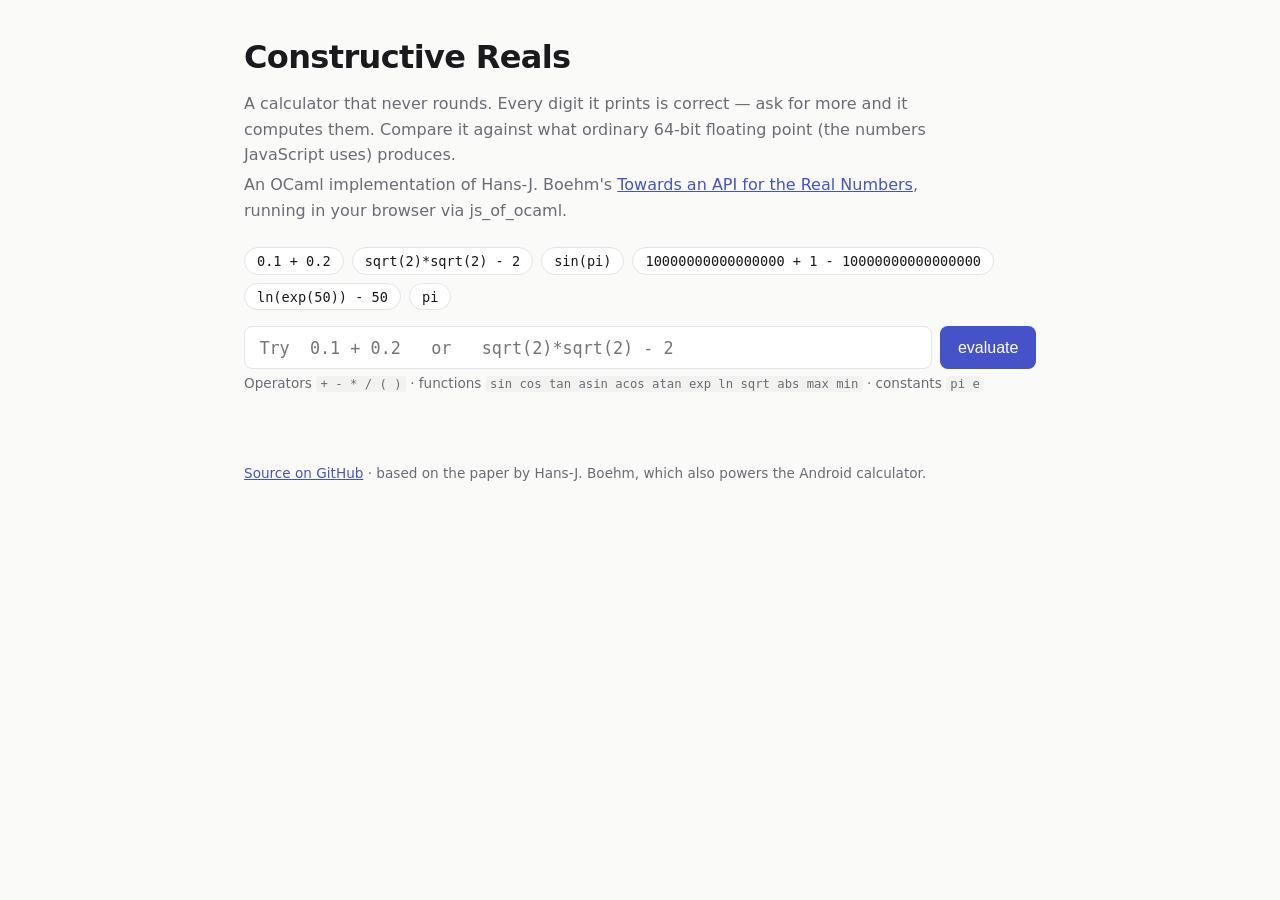
==== web/index.html @ a984bebd "Extract calc_core and add browser demo page Move the lexer/parser/evaluator out of calculator.ml int" ====
<!DOCTYPE html>
<html lang="en">
<head>
  <meta charset="utf-8">
  <meta name="viewport" content="width=device-width, initial-scale=1">
  <title>Constructive Reals — a calculator that never rounds</title>
  <link rel="stylesheet" href="style.css">
</head>
<body>
  <header>
    <h1>Constructive Reals</h1>
    <p class="tagline">
      A calculator that never rounds. Every digit it prints is correct — ask
      for more and it computes them. Compare it against what ordinary 64-bit
      floating point (the numbers JavaScript uses) produces.
    </p>
    <p class="tagline">
      An OCaml implementation of Hans-J. Boehm's
      <a href="https://dl.acm.org/doi/pdf/10.1145/3385412.3386037">Towards an
      API for the Real Numbers</a>, running in your browser via js_of_ocaml.
    </p>
  </header>

  <main>
    <section id="calculator">
      <div class="chips" id="chips"></div>
      <form id="repl-form" autocomplete="off">
        <input id="expr" type="text" spellcheck="false"
               placeholder="Try  0.1 + 0.2   or   sqrt(2)*sqrt(2) - 2">
        <button type="submit">evaluate</button>
      </form>
      <p class="hint">
        Operators <code>+ - * / ( )</code> · functions <code>sin cos tan asin
        acos atan exp ln sqrt abs max min</code> · constants <code>pi e</code>
      </p>
      <div id="results"></div>
    </section>
  </main>

  <footer>
    <p>
      <a href="https://github.com/joelburget/constructive-reals">Source on
      GitHub</a> · based on the paper by Hans-J. Boehm, which also powers the
      Android calculator.
    </p>
  </footer>

  <script src="web_main.bc.js"></script>
  <script src="app.js"></script>
</body>
</html>
---- web/style.css ----
:root {
  --bg: #fafaf8;
  --fg: #1a1a1e;
  --muted: #6b6b76;
  --card-bg: #ffffff;
  --card-border: #e4e4e8;
  --accent: #4653c8;
  --accent-fg: #ffffff;
  --good: #147a3d;
  --bad: #c62828;
  --bad-bg: #c628281a;
  --unknown: #9a9aa4;
  --code-bg: #f2f2f0;
  color-scheme: light dark;
}

@media (prefers-color-scheme: dark) {
  :root {
    --bg: #16161a;
    --fg: #e8e8ec;
    --muted: #9a9aa4;
    --card-bg: #1e1e24;
    --card-border: #32323a;
    --accent: #8891e8;
    --accent-fg: #16161a;
    --good: #4cc275;
    --bad: #ef6a5a;
    --bad-bg: #ef6a5a22;
    --unknown: #77777f;
    --code-bg: #26262c;
  }
}

* { box-sizing: border-box; }

body {
  margin: 0 auto;
  padding: 2rem 1.25rem 4rem;
  max-width: 52rem;
  background: var(--bg);
  color: var(--fg);
  font: 16px/1.6 system-ui, -apple-system, "Segoe UI", sans-serif;
}

h1 { margin: 0 0 0.5rem; font-size: 2rem; letter-spacing: -0.02em; }
h2 { margin: 2.5rem 0 0.75rem; font-size: 1.35rem; letter-spacing: -0.01em; }
a { color: var(--accent); }
.tagline { margin: 0.25rem 0; color: var(--muted); max-width: 44rem; }

code, pre, .value, #expr {
  font-family: ui-monospace, "SF Mono", Menlo, Consolas, monospace;
}
code { background: var(--code-bg); padding: 0.1em 0.35em; border-radius: 4px; font-size: 0.9em; }

/* --- input row --- */
#repl-form { display: flex; gap: 0.5rem; margin: 1rem 0 0.25rem; }
#expr {
  flex: 1;
  padding: 0.65rem 0.9rem;
  font-size: 1.05rem;
  border: 1.5px solid var(--card-border);
  border-radius: 8px;
  background: var(--card-bg);
  color: var(--fg);
}
#expr:focus { outline: none; border-color: var(--accent); }
#repl-form button {
  padding: 0.65rem 1.1rem;
  font-size: 1rem;
  border: none;
  border-radius: 8px;
  background: var(--accent);
  color: var(--accent-fg);
  cursor: pointer;
}
#repl-form button:hover { filter: brightness(1.1); }
.hint { margin: 0.25rem 0 1.25rem; font-size: 0.85rem; color: var(--muted); }

/* --- example chips --- */
.chips { display: flex; flex-wrap: wrap; gap: 0.5rem; margin-top: 1.5rem; }
.chip {
  padding: 0.3rem 0.75rem;
  font-size: 0.85rem;
  font-family: ui-monospace, "SF Mono", Menlo, Consolas, monospace;
  border: 1px solid var(--card-border);
  border-radius: 999px;
  background: var(--card-bg);
  color: var(--fg);
  cursor: pointer;
}
.chip:hover { border-color: var(--accent); color: var(--accent); }

/* --- result cards --- */
#results { display: flex; flex-direction: column; gap: 1rem; }
.card {
  border: 1px solid var(--card-border);
  border-radius: 10px;
  background: var(--card-bg);
  padding: 1rem 1.15rem;
}
.card-expr {
  font-family: ui-monospace, "SF Mono", Menlo, Consolas, monospace;
  font-size: 1rem;
  margin-bottom: 0.75rem;
  word-break: break-all;
}
.card-error { color: var(--bad); font-size: 0.95rem; }

.panes {
  display: grid;
  grid-template-columns: 1fr 1fr;
  gap: 1rem;
}
@media (max-width: 40rem) { .panes { grid-template-columns: 1fr; } }

.pane { min-width: 0; }
.pane-label {
  font-size: 0.72rem;
  text-transform: uppercase;
  letter-spacing: 0.08em;
  color: var(--muted);
  margin-bottom: 0.35rem;
}
.value {
  display: block;
  font-size: 1.05rem;
  line-height: 1.5;
  word-break: break-all;
  overflow-wrap: anywhere;
  max-height: 14rem;
  overflow-y: auto;
}
.value .wrong { color: var(--bad); background: var(--bad-bg); border-radius: 3px; }
.value .unverified { color: var(--unknown); }

.verdict { font-size: 0.82rem; margin-top: 0.4rem; color: var(--muted); }
.verdict.good { color: var(--good); }
.verdict.bad { color: var(--bad); }

.more-digits {
  margin-top: 0.5rem;
  padding: 0.25rem 0.7rem;
  font-size: 0.82rem;
  border: 1px solid var(--card-border);
  border-radius: 6px;
  background: transparent;
  color: var(--accent);
  cursor: pointer;
}
.more-digits:hover:not(:disabled) { border-color: var(--accent); }
.more-digits:disabled { color: var(--muted); cursor: default; }

/* --- representation --- */
details.repr { margin-top: 0.9rem; border-top: 1px solid var(--card-border); padding-top: 0.6rem; }
details.repr summary {
  cursor: pointer;
  font-size: 0.88rem;
  color: var(--muted);
  user-select: none;
}
details.repr summary:hover { color: var(--accent); }
.repr-label { font-size: 0.78rem; color: var(--muted); margin: 0.6rem 0 0.2rem; }
.repr pre, .repr .pp {
  margin: 0;
  padding: 0.6rem 0.75rem;
  background: var(--code-bg);
  border-radius: 6px;
  font-size: 0.8rem;
  line-height: 1.45;
  overflow-x: auto;
  white-space: pre-wrap;
  word-break: break-all;
}

footer { margin-top: 3rem; font-size: 0.85rem; color: var(--muted); }
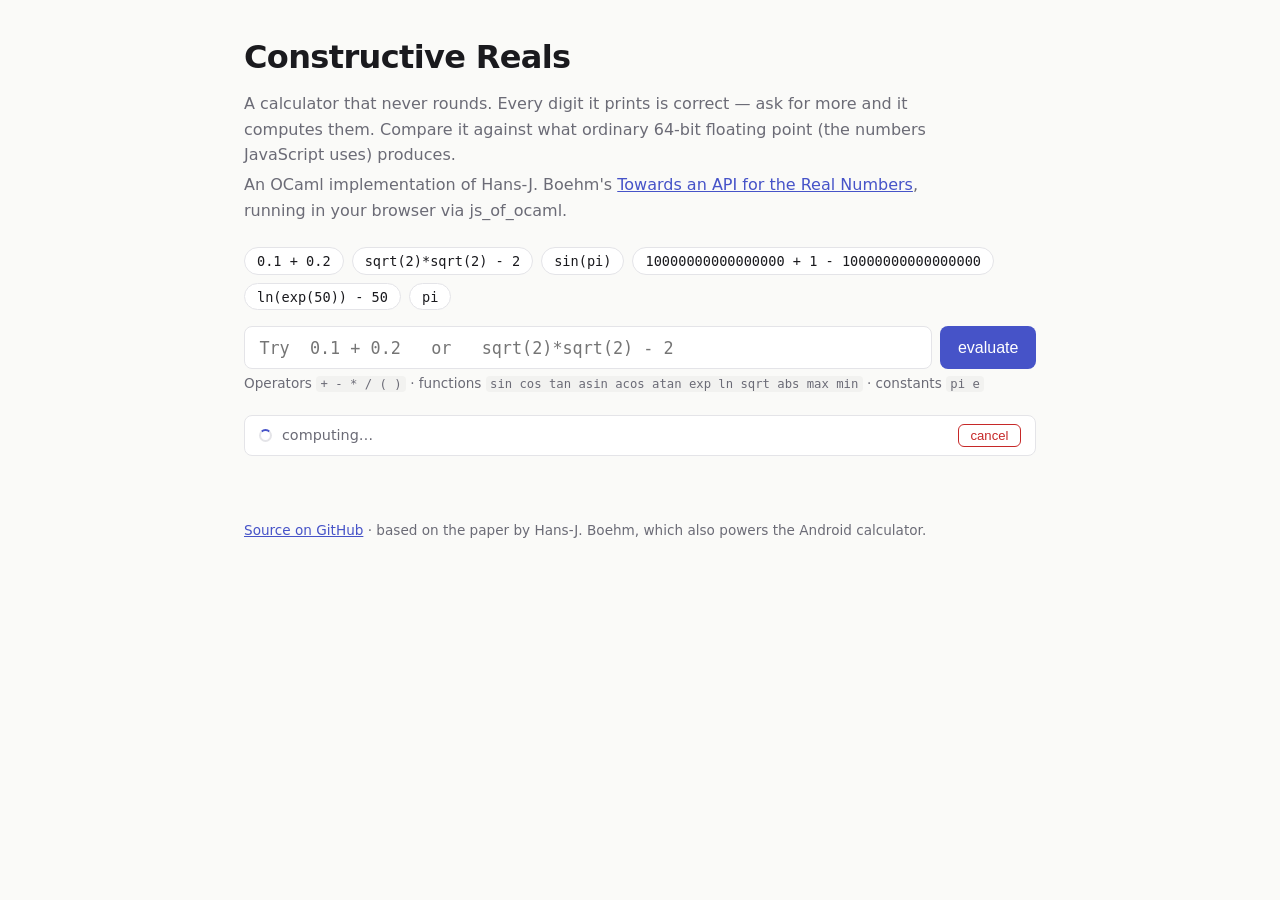
==== commit 77426ea3: "Phase 2: interactive term DAG, Web Worker evaluation, digits slider Add view/approximation to the li" ====
--- a/web/index.html
+++ b/web/index.html
@@ -33,6 +33,10 @@
         Operators <code>+ - * / ( )</code> · functions <code>sin cos tan asin
         acos atan exp ln sqrt abs max min</code> · constants <code>pi e</code>
       </p>
+      <div id="busy" hidden>
+        <span class="spinner"></span> computing…
+        <button id="cancel" type="button">cancel</button>
+      </div>
       <div id="results"></div>
     </section>
   </main>
@@ -45,7 +49,6 @@
     </p>
   </footer>
 
-  <script src="web_main.bc.js"></script>
   <script src="app.js"></script>
 </body>
 </html>
--- a/web/style.css
+++ b/web/style.css
@@ -137,18 +137,77 @@
 .verdict.good { color: var(--good); }
 .verdict.bad { color: var(--bad); }
 
-.more-digits {
+.digits-control {
+  display: flex;
+  align-items: center;
+  gap: 0.5rem;
   margin-top: 0.5rem;
-  padding: 0.25rem 0.7rem;
   font-size: 0.82rem;
+  color: var(--muted);
+}
+.digits-value {
+  min-width: 3.2em;
+  font-family: ui-monospace, "SF Mono", Menlo, Consolas, monospace;
+  color: var(--fg);
+}
+.digits-slider { flex: 1; max-width: 14rem; accent-color: var(--accent); }
+
+/* --- busy bar --- */
+#busy {
+  display: flex;
+  align-items: center;
+  gap: 0.6rem;
+  margin-bottom: 1rem;
+  padding: 0.5rem 0.9rem;
   border: 1px solid var(--card-border);
+  border-radius: 8px;
+  background: var(--card-bg);
+  font-size: 0.9rem;
+  color: var(--muted);
+}
+#busy[hidden] { display: none; }
+#busy button {
+  margin-left: auto;
+  padding: 0.2rem 0.7rem;
+  font-size: 0.82rem;
+  border: 1px solid var(--bad);
   border-radius: 6px;
   background: transparent;
-  color: var(--accent);
-  cursor: pointer;
-}
-.more-digits:hover:not(:disabled) { border-color: var(--accent); }
-.more-digits:disabled { color: var(--muted); cursor: default; }
+  color: var(--bad);
+  cursor: pointer;
+}
+.spinner {
+  width: 0.9em;
+  height: 0.9em;
+  border: 2px solid var(--card-border);
+  border-top-color: var(--accent);
+  border-radius: 50%;
+  animation: spin 0.8s linear infinite;
+}
+@keyframes spin { to { transform: rotate(360deg); } }
+
+/* --- DAG tree --- */
+.dag {
+  padding: 0.6rem 0.75rem;
+  background: var(--code-bg);
+  border-radius: 6px;
+  font-family: ui-monospace, "SF Mono", Menlo, Consolas, monospace;
+  font-size: 0.82rem;
+  line-height: 1.6;
+  overflow-x: auto;
+}
+.dag details, .dag .dag-leaf { margin: 0; }
+.dag .dag-children {
+  margin-left: 0.55rem;
+  padding-left: 0.7rem;
+  border-left: 1px solid var(--card-border);
+}
+.dag summary { cursor: pointer; list-style-position: outside; }
+.dag .dag-leaf { padding-left: 1.1rem; }
+.dag .dag-op { font-weight: 600; }
+.dag .dag-appr { color: var(--good); }
+.dag .dag-appr.dag-unevaluated { color: var(--unknown); font-style: italic; }
+.dag .dag-shared { color: var(--muted); font-style: italic; }
 
 /* --- representation --- */
 details.repr { margin-top: 0.9rem; border-top: 1px solid var(--card-border); padding-top: 0.6rem; }
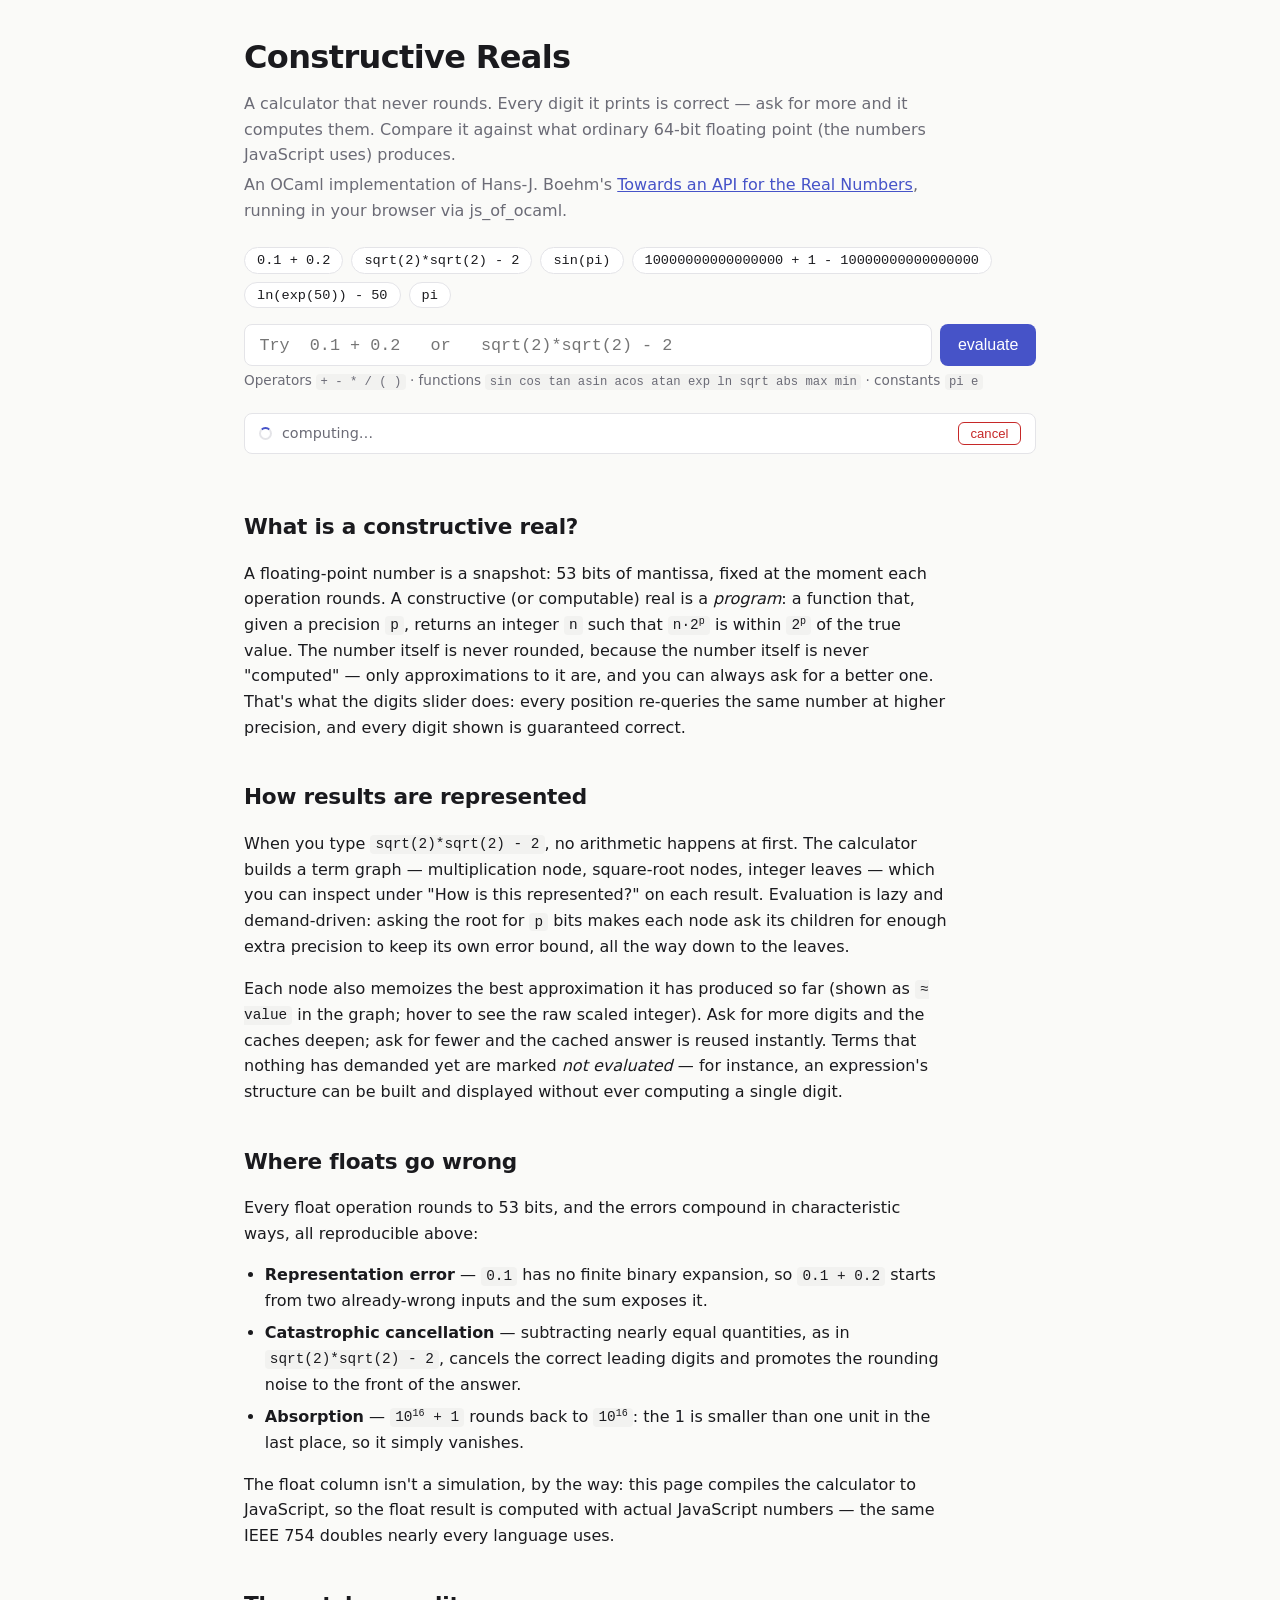
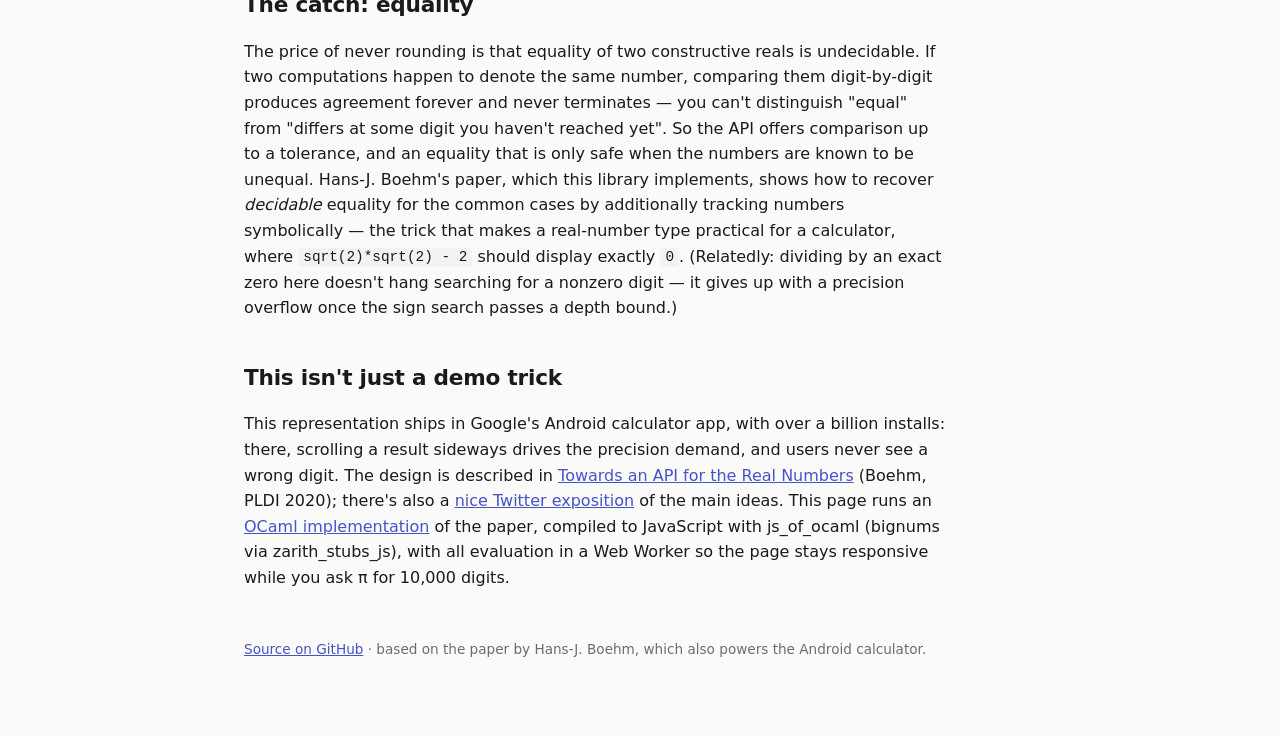
==== commit 253394c0: "Phase 3: explanations, project metadata, GitHub Pages deploy Interleave explanation sections into th" ====
--- a/web/index.html
+++ b/web/index.html
@@ -39,6 +39,101 @@
       </div>
       <div id="results"></div>
     </section>
+
+    <section class="explain">
+      <h2>What is a constructive real?</h2>
+      <p>
+        A floating-point number is a snapshot: 53 bits of mantissa, fixed at
+        the moment each operation rounds. A constructive (or computable) real
+        is a <em>program</em>: a function that, given a precision
+        <code>p</code>, returns an integer <code>n</code> such that
+        <code>n·2<sup>p</sup></code> is within <code>2<sup>p</sup></code> of
+        the true value. The number itself is never rounded, because the number
+        itself is never "computed" — only approximations to it are, and you
+        can always ask for a better one. That's what the digits slider does:
+        every position re-queries the same number at higher precision, and
+        every digit shown is guaranteed correct.
+      </p>
+
+      <h2>How results are represented</h2>
+      <p>
+        When you type <code>sqrt(2)*sqrt(2) - 2</code>, no arithmetic happens
+        at first. The calculator builds a term graph — multiplication node,
+        square-root nodes, integer leaves — which you can inspect under
+        "How is this represented?" on each result. Evaluation is lazy and
+        demand-driven: asking the root for <code>p</code> bits makes each node
+        ask its children for enough extra precision to keep its own error
+        bound, all the way down to the leaves.
+      </p>
+      <p>
+        Each node also memoizes the best approximation it has produced so far
+        (shown as <code>≈ value</code> in the graph; hover to see the raw
+        scaled integer). Ask for more digits and the caches deepen; ask for
+        fewer and the cached answer is reused instantly. Terms that nothing
+        has demanded yet are marked <em>not evaluated</em> — for instance, an
+        expression's structure can be built and displayed without ever
+        computing a single digit.
+      </p>
+
+      <h2>Where floats go wrong</h2>
+      <p>
+        Every float operation rounds to 53 bits, and the errors compound in
+        characteristic ways, all reproducible above:
+      </p>
+      <ul>
+        <li><strong>Representation error</strong> — <code>0.1</code> has no
+          finite binary expansion, so <code>0.1 + 0.2</code> starts from two
+          already-wrong inputs and the sum exposes it.</li>
+        <li><strong>Catastrophic cancellation</strong> — subtracting nearly
+          equal quantities, as in <code>sqrt(2)*sqrt(2) - 2</code>, cancels
+          the correct leading digits and promotes the rounding noise to the
+          front of the answer.</li>
+        <li><strong>Absorption</strong> — <code>10<sup>16</sup> + 1</code>
+          rounds back to <code>10<sup>16</sup></code>: the 1 is smaller than
+          one unit in the last place, so it simply vanishes.</li>
+      </ul>
+      <p>
+        The float column isn't a simulation, by the way: this page compiles
+        the calculator to JavaScript, so the float result is computed with
+        actual JavaScript numbers — the same IEEE 754 doubles nearly every
+        language uses.
+      </p>
+
+      <h2>The catch: equality</h2>
+      <p>
+        The price of never rounding is that equality of two constructive
+        reals is undecidable. If two computations happen to denote the same
+        number, comparing them digit-by-digit produces agreement forever and
+        never terminates — you can't distinguish "equal" from "differs at some
+        digit you haven't reached yet". So the API offers comparison up to a
+        tolerance, and an equality that is only safe when the numbers are
+        known to be unequal. Hans-J. Boehm's paper, which this library
+        implements, shows how to recover <em>decidable</em> equality for the
+        common cases by additionally tracking numbers symbolically — the trick
+        that makes a real-number type practical for a calculator, where
+        <code>sqrt(2)*sqrt(2) - 2</code> should display exactly
+        <code>0</code>. (Relatedly: dividing by an exact zero here doesn't
+        hang searching for a nonzero digit — it gives up with a precision
+        overflow once the sign search passes a depth bound.)
+      </p>
+
+      <h2>This isn't just a demo trick</h2>
+      <p>
+        This representation ships in Google's Android calculator app, with
+        over a billion installs: there, scrolling a result sideways drives the
+        precision demand, and users never see a wrong digit. The design is
+        described in
+        <a href="https://dl.acm.org/doi/pdf/10.1145/3385412.3386037">Towards
+        an API for the Real Numbers</a> (Boehm, PLDI 2020); there's also a
+        <a href="https://x.com/ChadNauseam/status/1890889465322786878">nice
+        Twitter exposition</a> of the main ideas. This page runs an
+        <a href="https://github.com/joelburget/constructive-reals">OCaml
+        implementation</a> of the paper, compiled to JavaScript with
+        js_of_ocaml (bignums via zarith_stubs_js), with all evaluation in a
+        Web Worker so the page stays responsive while you ask π for 10,000
+        digits.
+      </p>
+    </section>
   </main>
 
   <footer>
--- a/web/style.css
+++ b/web/style.css
@@ -231,4 +231,11 @@
   word-break: break-all;
 }
 
+/* --- explanation sections --- */
+.explain { max-width: 44rem; }
+.explain p, .explain li { color: var(--fg); }
+.explain ul { padding-left: 1.3rem; }
+.explain li { margin: 0.4rem 0; }
+.explain sup { font-size: 0.7em; }
+
 footer { margin-top: 3rem; font-size: 0.85rem; color: var(--muted); }
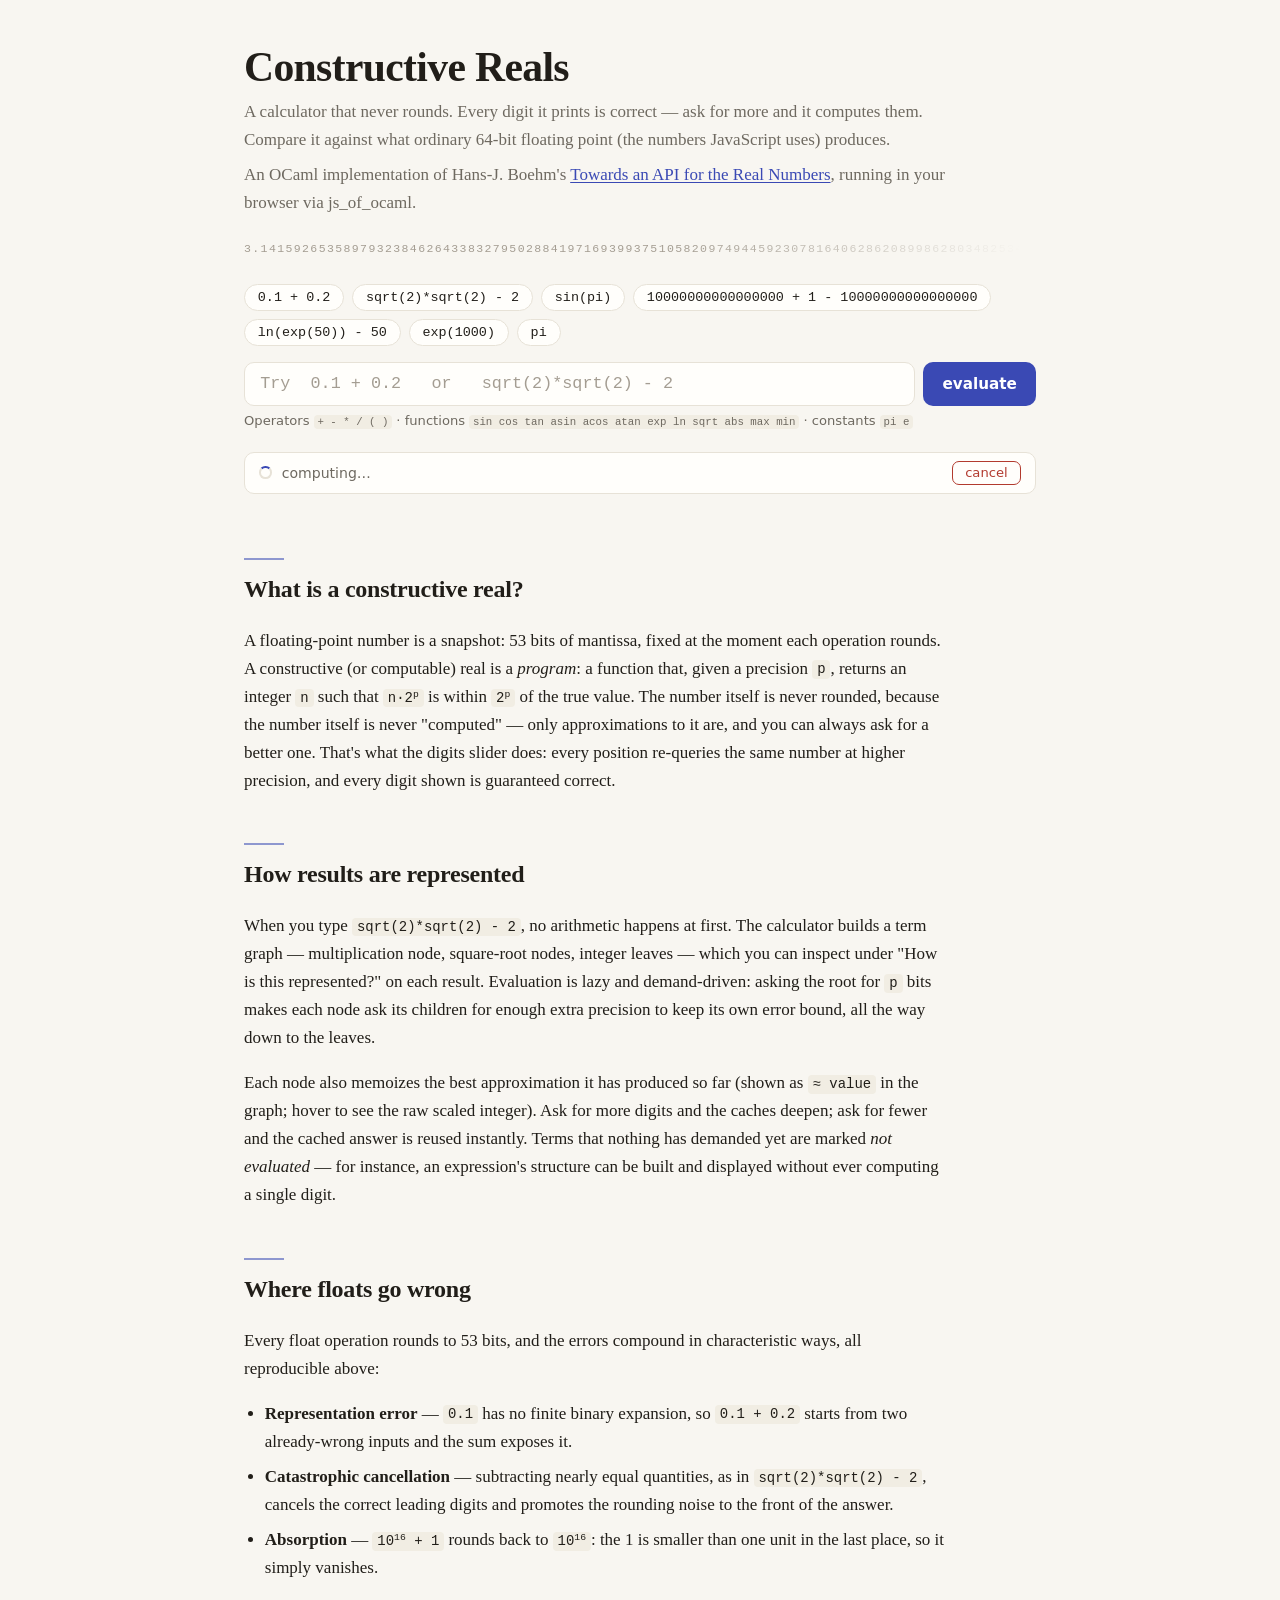
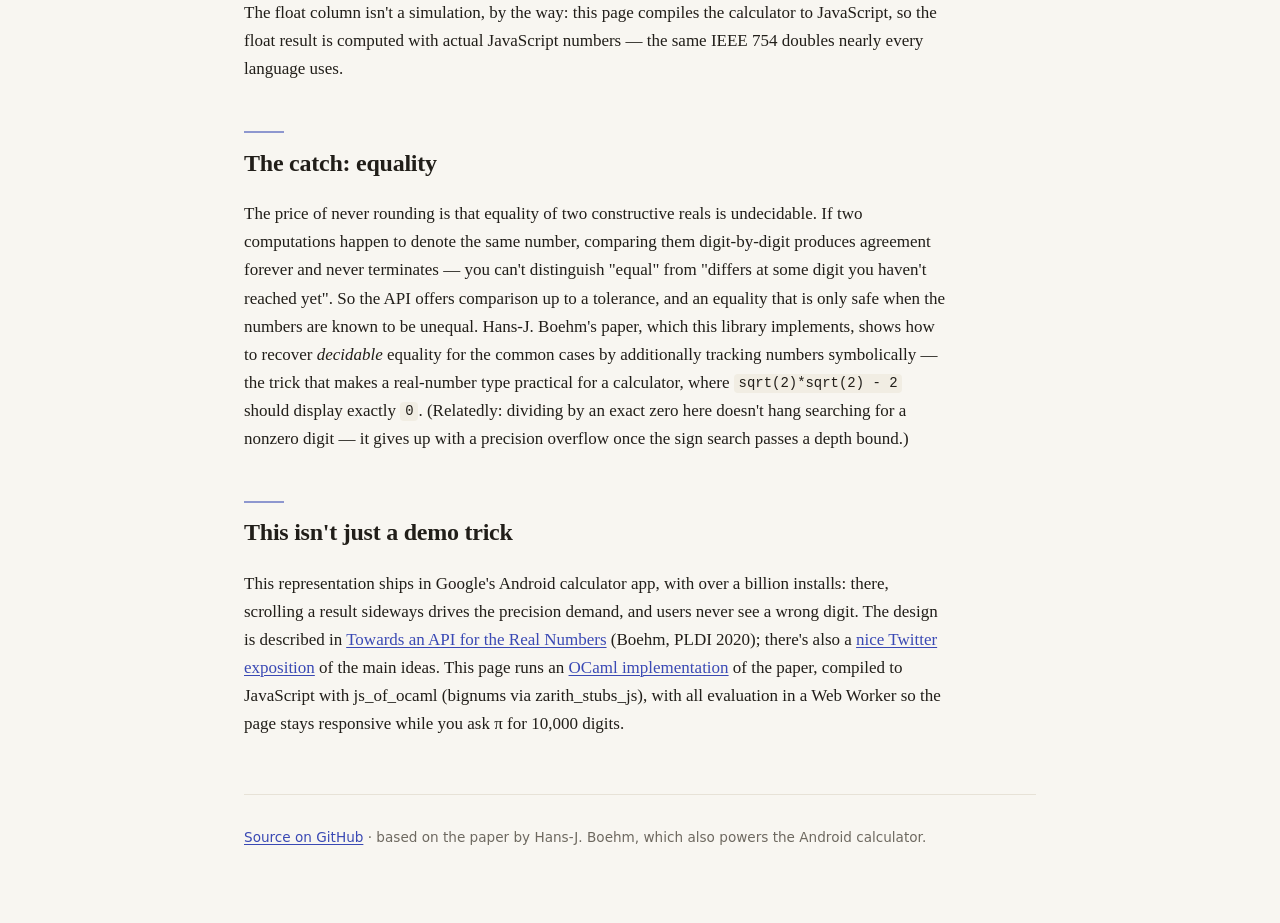
==== commit c3876360: "Design pass: scholarly paper look Give the page a real identity to match its subject: warm paper bac" ====
--- a/web/index.html
+++ b/web/index.html
@@ -4,6 +4,13 @@
   <meta charset="utf-8">
   <meta name="viewport" content="width=device-width, initial-scale=1">
   <title>Constructive Reals — a calculator that never rounds</title>
+  <meta name="description" content="A calculator that never rounds: every digit is correct, and you can always ask for more. Compare constructive reals against 64-bit floating point, and inspect the lazy term DAG behind each result.">
+  <meta property="og:title" content="Constructive Reals — a calculator that never rounds">
+  <meta property="og:description" content="Every digit is correct, and you can always ask for more. Compare constructive reals against 64-bit floating point, live in your browser.">
+  <meta property="og:type" content="website">
+  <meta name="theme-color" content="#f8f6f1" media="(prefers-color-scheme: light)">
+  <meta name="theme-color" content="#191817" media="(prefers-color-scheme: dark)">
+  <link rel="icon" href="data:image/svg+xml,<svg xmlns='http://www.w3.org/2000/svg' viewBox='0 0 100 100'><text y='0.86em' font-size='88' font-family='Georgia,serif'>&#960;</text></svg>">
   <link rel="stylesheet" href="style.css">
 </head>
 <body>
@@ -19,6 +26,7 @@
       <a href="https://dl.acm.org/doi/pdf/10.1145/3385412.3386037">Towards an
       API for the Real Numbers</a>, running in your browser via js_of_ocaml.
     </p>
+    <div class="pi-strip" aria-hidden="true">3.[base64]</div>
   </header>
 
   <main>
--- a/web/style.css
+++ b/web/style.css
@@ -1,156 +1,177 @@
+/* Design language: a scholarly, paper-like page — warm paper background,
+   bookish serif for prose, monospace for anything numeric, ink-blue accent.
+   System fonts only: the page makes zero external requests. */
+
 :root {
-  --bg: #fafaf8;
-  --fg: #1a1a1e;
-  --muted: #6b6b76;
-  --card-bg: #ffffff;
-  --card-border: #e4e4e8;
-  --accent: #4653c8;
+  --bg: #f8f6f1;
+  --fg: #211e19;
+  --muted: #6e6960;
+  --faint: #a49d92;
+  --card-bg: #fffefb;
+  --card-border: #e7e2d7;
+  --card-shadow: 0 1px 2px rgba(60, 50, 30, 0.04), 0 10px 28px -18px rgba(60, 50, 30, 0.2);
+  --accent: #3a49b4;
   --accent-fg: #ffffff;
-  --good: #147a3d;
-  --bad: #c62828;
-  --bad-bg: #c628281a;
-  --unknown: #9a9aa4;
-  --code-bg: #f2f2f0;
+  --good: #1d7a48;
+  --good-bg: rgba(29, 122, 72, 0.06);
+  --good-border: rgba(29, 122, 72, 0.22);
+  --bad: #b23a2e;
+  --bad-bg: rgba(178, 58, 46, 0.1);
+  --unknown: #948e83;
+  --code-bg: #f1ede3;
+  --selection: rgba(58, 73, 180, 0.18);
+  --serif: "Iowan Old Style", "Palatino Linotype", "Book Antiqua", Georgia, serif;
+  --sans: system-ui, -apple-system, "Segoe UI", sans-serif;
+  --mono: ui-monospace, "SF Mono", Menlo, Consolas, monospace;
   color-scheme: light dark;
 }
 
 @media (prefers-color-scheme: dark) {
   :root {
-    --bg: #16161a;
-    --fg: #e8e8ec;
-    --muted: #9a9aa4;
-    --card-bg: #1e1e24;
-    --card-border: #32323a;
-    --accent: #8891e8;
-    --accent-fg: #16161a;
-    --good: #4cc275;
-    --bad: #ef6a5a;
-    --bad-bg: #ef6a5a22;
-    --unknown: #77777f;
-    --code-bg: #26262c;
+    --bg: #191817;
+    --fg: #e9e6df;
+    --muted: #a29b8f;
+    --faint: #6f695f;
+    --card-bg: #201f1d;
+    --card-border: #35332f;
+    --card-shadow: 0 1px 2px rgba(0, 0, 0, 0.35), 0 10px 28px -18px rgba(0, 0, 0, 0.6);
+    --accent: #9aa5f5;
+    --accent-fg: #14131c;
+    --good: #55c082;
+    --good-bg: rgba(85, 192, 130, 0.08);
+    --good-border: rgba(85, 192, 130, 0.28);
+    --bad: #e77362;
+    --bad-bg: rgba(231, 115, 98, 0.12);
+    --unknown: #767066;
+    --code-bg: #282723;
+    --selection: rgba(154, 165, 245, 0.28);
   }
 }
 
 * { box-sizing: border-box; }
+
+::selection { background: var(--selection); }
 
 body {
   margin: 0 auto;
-  padding: 2rem 1.25rem 4rem;
+  padding: 2.75rem 1.25rem 4rem;
   max-width: 52rem;
   background: var(--bg);
   color: var(--fg);
-  font: 16px/1.6 system-ui, -apple-system, "Segoe UI", sans-serif;
-}
-
-h1 { margin: 0 0 0.5rem; font-size: 2rem; letter-spacing: -0.02em; }
-h2 { margin: 2.5rem 0 0.75rem; font-size: 1.35rem; letter-spacing: -0.01em; }
-a { color: var(--accent); }
-.tagline { margin: 0.25rem 0; color: var(--muted); max-width: 44rem; }
-
-code, pre, .value, #expr {
-  font-family: ui-monospace, "SF Mono", Menlo, Consolas, monospace;
-}
-code { background: var(--code-bg); padding: 0.1em 0.35em; border-radius: 4px; font-size: 0.9em; }
-
-/* --- input row --- */
-#repl-form { display: flex; gap: 0.5rem; margin: 1rem 0 0.25rem; }
-#expr {
-  flex: 1;
-  padding: 0.65rem 0.9rem;
-  font-size: 1.05rem;
-  border: 1.5px solid var(--card-border);
-  border-radius: 8px;
-  background: var(--card-bg);
-  color: var(--fg);
-}
-#expr:focus { outline: none; border-color: var(--accent); }
-#repl-form button {
-  padding: 0.65rem 1.1rem;
-  font-size: 1rem;
-  border: none;
-  border-radius: 8px;
+  font: 17px/1.65 var(--serif);
+}
+
+a { color: var(--accent); text-decoration-thickness: 1px; text-underline-offset: 2px; }
+a:hover { text-decoration-thickness: 2px; }
+
+:focus-visible {
+  outline: 2px solid var(--accent);
+  outline-offset: 2px;
+  border-radius: 4px;
+}
+
+code, pre, .value, #expr { font-family: var(--mono); }
+code {
+  background: var(--code-bg);
+  padding: 0.1em 0.35em;
+  border-radius: 4px;
+  font-size: 0.82em;
+}
+
+/* --- header --- */
+h1 {
+  margin: 0 0 0.35rem;
+  font-size: 2.6rem;
+  font-weight: 600;
+  letter-spacing: -0.015em;
+  line-height: 1.15;
+}
+.tagline { margin: 0.4rem 0; color: var(--muted); max-width: 44rem; }
+
+.pi-strip {
+  margin-top: 1.4rem;
+  font-family: var(--mono);
+  font-size: 0.72rem;
+  letter-spacing: 0.12em;
+  color: var(--faint);
+  white-space: nowrap;
+  overflow: hidden;
+  user-select: none;
+  -webkit-mask-image: linear-gradient(to right, black 55%, transparent 98%);
+  mask-image: linear-gradient(to right, black 55%, transparent 98%);
+}
+
+h2 {
+  margin: 3rem 0 0.85rem;
+  font-size: 1.5rem;
+  font-weight: 600;
+  letter-spacing: -0.01em;
+}
+h2::before {
+  content: "";
+  display: block;
+  width: 2.5rem;
+  height: 2px;
   background: var(--accent);
-  color: var(--accent-fg);
-  cursor: pointer;
-}
-#repl-form button:hover { filter: brightness(1.1); }
-.hint { margin: 0.25rem 0 1.25rem; font-size: 0.85rem; color: var(--muted); }
+  opacity: 0.55;
+  margin-bottom: 0.65rem;
+}
 
 /* --- example chips --- */
-.chips { display: flex; flex-wrap: wrap; gap: 0.5rem; margin-top: 1.5rem; }
+.chips { display: flex; flex-wrap: wrap; gap: 0.5rem; margin-top: 1.6rem; }
 .chip {
-  padding: 0.3rem 0.75rem;
-  font-size: 0.85rem;
-  font-family: ui-monospace, "SF Mono", Menlo, Consolas, monospace;
+  padding: 0.32rem 0.8rem;
+  font-size: 0.84rem;
+  font-family: var(--mono);
   border: 1px solid var(--card-border);
   border-radius: 999px;
   background: var(--card-bg);
   color: var(--fg);
   cursor: pointer;
-}
-.chip:hover { border-color: var(--accent); color: var(--accent); }
-
-/* --- result cards --- */
-#results { display: flex; flex-direction: column; gap: 1rem; }
-.card {
-  border: 1px solid var(--card-border);
+  transition: border-color 0.15s, color 0.15s, box-shadow 0.15s;
+}
+.chip:hover {
+  border-color: var(--accent);
+  color: var(--accent);
+  box-shadow: 0 2px 8px -4px var(--selection);
+}
+
+/* --- input row --- */
+#repl-form { display: flex; gap: 0.55rem; margin: 1rem 0 0.3rem; }
+#expr {
+  flex: 1;
+  min-width: 0;
+  padding: 0.7rem 0.95rem;
+  font-size: 1.05rem;
+  border: 1.5px solid var(--card-border);
   border-radius: 10px;
   background: var(--card-bg);
-  padding: 1rem 1.15rem;
-}
-.card-expr {
-  font-family: ui-monospace, "SF Mono", Menlo, Consolas, monospace;
-  font-size: 1rem;
-  margin-bottom: 0.75rem;
-  word-break: break-all;
-}
-.card-error { color: var(--bad); font-size: 0.95rem; }
-
-.panes {
-  display: grid;
-  grid-template-columns: 1fr 1fr;
-  gap: 1rem;
-}
-@media (max-width: 40rem) { .panes { grid-template-columns: 1fr; } }
-
-.pane { min-width: 0; }
-.pane-label {
-  font-size: 0.72rem;
-  text-transform: uppercase;
-  letter-spacing: 0.08em;
-  color: var(--muted);
-  margin-bottom: 0.35rem;
-}
-.value {
-  display: block;
-  font-size: 1.05rem;
-  line-height: 1.5;
-  word-break: break-all;
-  overflow-wrap: anywhere;
-  max-height: 14rem;
-  overflow-y: auto;
-}
-.value .wrong { color: var(--bad); background: var(--bad-bg); border-radius: 3px; }
-.value .unverified { color: var(--unknown); }
-
-.verdict { font-size: 0.82rem; margin-top: 0.4rem; color: var(--muted); }
-.verdict.good { color: var(--good); }
-.verdict.bad { color: var(--bad); }
-
-.digits-control {
-  display: flex;
-  align-items: center;
-  gap: 0.5rem;
-  margin-top: 0.5rem;
-  font-size: 0.82rem;
-  color: var(--muted);
-}
-.digits-value {
-  min-width: 3.2em;
-  font-family: ui-monospace, "SF Mono", Menlo, Consolas, monospace;
   color: var(--fg);
-}
-.digits-slider { flex: 1; max-width: 14rem; accent-color: var(--accent); }
+  transition: border-color 0.15s, box-shadow 0.15s;
+}
+#expr::placeholder { color: var(--faint); }
+#expr:focus {
+  outline: none;
+  border-color: var(--accent);
+  box-shadow: 0 0 0 3px var(--selection);
+}
+#repl-form button {
+  padding: 0.7rem 1.2rem;
+  font: 600 0.95rem var(--sans);
+  border: none;
+  border-radius: 10px;
+  background: var(--accent);
+  color: var(--accent-fg);
+  cursor: pointer;
+  transition: filter 0.15s, transform 0.05s;
+}
+#repl-form button:hover { filter: brightness(1.12); }
+#repl-form button:active { transform: translateY(1px); }
+.hint {
+  margin: 0.45rem 0 1.5rem;
+  font: 0.82rem var(--sans);
+  color: var(--muted);
+}
 
 /* --- busy bar --- */
 #busy {
@@ -160,22 +181,23 @@
   margin-bottom: 1rem;
   padding: 0.5rem 0.9rem;
   border: 1px solid var(--card-border);
-  border-radius: 8px;
+  border-radius: 10px;
   background: var(--card-bg);
-  font-size: 0.9rem;
+  font: 0.88rem var(--sans);
   color: var(--muted);
 }
 #busy[hidden] { display: none; }
 #busy button {
   margin-left: auto;
-  padding: 0.2rem 0.7rem;
-  font-size: 0.82rem;
+  padding: 0.22rem 0.75rem;
+  font: 0.82rem var(--sans);
   border: 1px solid var(--bad);
-  border-radius: 6px;
+  border-radius: 7px;
   background: transparent;
   color: var(--bad);
   cursor: pointer;
 }
+#busy button:hover { background: var(--bad-bg); }
 .spinner {
   width: 0.9em;
   height: 0.9em;
@@ -186,15 +208,122 @@
 }
 @keyframes spin { to { transform: rotate(360deg); } }
 
+/* --- result cards --- */
+#results { display: flex; flex-direction: column; gap: 1.1rem; }
+.card {
+  border: 1px solid var(--card-border);
+  border-radius: 12px;
+  background: var(--card-bg);
+  box-shadow: var(--card-shadow);
+  padding: 1.05rem 1.3rem 1.15rem;
+  animation: card-in 0.25s ease-out;
+}
+@keyframes card-in {
+  from { opacity: 0; transform: translateY(6px); }
+}
+.card-expr {
+  font-family: var(--mono);
+  font-size: 1.02rem;
+  word-break: break-all;
+  padding-bottom: 0.8rem;
+  margin-bottom: 0.95rem;
+  border-bottom: 1px solid var(--card-border);
+}
+.card-error { color: var(--bad); font: 0.92rem var(--sans); }
+
+.panes {
+  display: grid;
+  grid-template-columns: 1fr 1fr;
+  gap: 1.15rem;
+}
+@media (max-width: 40rem) { .panes { grid-template-columns: 1fr; } }
+
+.pane { min-width: 0; }
+.pane-label {
+  font: 600 0.68rem var(--sans);
+  text-transform: uppercase;
+  letter-spacing: 0.1em;
+  color: var(--muted);
+  margin-bottom: 0.4rem;
+}
+.value {
+  display: block;
+  font-size: 1.02rem;
+  line-height: 1.55;
+  word-break: break-all;
+  overflow-wrap: anywhere;
+  max-height: 14rem;
+  overflow-y: auto;
+  scrollbar-width: thin;
+  padding: 0.5rem 0.7rem;
+  border-radius: 8px;
+  background: var(--code-bg);
+  border: 1px solid transparent;
+}
+.cr-value {
+  background: var(--good-bg);
+  border-color: var(--good-border);
+}
+.value .wrong { color: var(--bad); background: var(--bad-bg); border-radius: 3px; }
+.value .unverified { color: var(--unknown); }
+
+.verdict { font: 0.82rem/1.5 var(--sans); margin-top: 0.45rem; color: var(--muted); }
+.verdict.good { color: var(--good); }
+.verdict.bad { color: var(--bad); }
+
+.digits-control {
+  display: flex;
+  align-items: center;
+  gap: 0.5rem;
+  margin-top: 0.55rem;
+  font: 0.82rem var(--sans);
+  color: var(--muted);
+}
+.digits-value {
+  min-width: 3.2em;
+  font-family: var(--mono);
+  color: var(--fg);
+}
+.digits-slider { flex: 1; max-width: 14rem; accent-color: var(--accent); }
+
+/* --- representation --- */
+details.repr {
+  margin-top: 1rem;
+  border-top: 1px solid var(--card-border);
+  padding-top: 0.7rem;
+}
+details.repr summary {
+  cursor: pointer;
+  font: 0.86rem var(--sans);
+  color: var(--muted);
+  user-select: none;
+}
+details.repr summary:hover { color: var(--accent); }
+.repr-label { font: 0.78rem var(--sans); color: var(--muted); margin: 0.65rem 0 0.25rem; }
+.repr pre, .repr .pp {
+  margin: 0;
+  padding: 0.6rem 0.75rem;
+  background: var(--code-bg);
+  border-radius: 8px;
+  font-family: var(--mono);
+  font-size: 0.8rem;
+  line-height: 1.45;
+  overflow-x: auto;
+  white-space: pre-wrap;
+  word-break: break-all;
+}
+
 /* --- DAG tree --- */
 .dag {
-  padding: 0.6rem 0.75rem;
+  padding: 0.65rem 0.8rem;
   background: var(--code-bg);
-  border-radius: 6px;
-  font-family: ui-monospace, "SF Mono", Menlo, Consolas, monospace;
+  border-radius: 8px;
+  font-family: var(--mono);
   font-size: 0.82rem;
   line-height: 1.6;
-  overflow-x: auto;
+  overflow: auto;
+  max-height: 26rem;
+  scrollbar-width: thin;
 }
 .dag details, .dag .dag-leaf { margin: 0; }
 .dag .dag-children {
@@ -202,40 +331,39 @@
   padding-left: 0.7rem;
   border-left: 1px solid var(--card-border);
 }
-.dag summary { cursor: pointer; list-style-position: outside; }
-.dag .dag-leaf { padding-left: 1.1rem; }
+.dag .dag-children.dag-flat {
+  margin-left: 0;
+  padding-left: 0;
+  border-left: none;
+}
+/* Space out siblings under a branching node, so the end of one child's
+   chain is visually separated from the next child. */
+.dag .dag-children:not(.dag-flat) > * + * { margin-top: 0.45rem; }
+.dag .dag-chain-arrow { color: var(--unknown); }
+.dag summary { cursor: pointer; list-style-position: inside; }
+.dag .dag-leaf { padding-left: 1.35rem; }
 .dag .dag-op { font-weight: 600; }
 .dag .dag-appr { color: var(--good); }
 .dag .dag-appr.dag-unevaluated { color: var(--unknown); font-style: italic; }
 .dag .dag-shared { color: var(--muted); font-style: italic; }
 
-/* --- representation --- */
-details.repr { margin-top: 0.9rem; border-top: 1px solid var(--card-border); padding-top: 0.6rem; }
-details.repr summary {
-  cursor: pointer;
-  font-size: 0.88rem;
-  color: var(--muted);
-  user-select: none;
-}
-details.repr summary:hover { color: var(--accent); }
-.repr-label { font-size: 0.78rem; color: var(--muted); margin: 0.6rem 0 0.2rem; }
-.repr pre, .repr .pp {
-  margin: 0;
-  padding: 0.6rem 0.75rem;
-  background: var(--code-bg);
-  border-radius: 6px;
-  font-size: 0.8rem;
-  line-height: 1.45;
-  overflow-x: auto;
-  white-space: pre-wrap;
-  word-break: break-all;
-}
-
 /* --- explanation sections --- */
 .explain { max-width: 44rem; }
 .explain p, .explain li { color: var(--fg); }
 .explain ul { padding-left: 1.3rem; }
-.explain li { margin: 0.4rem 0; }
+.explain li { margin: 0.45rem 0; }
 .explain sup { font-size: 0.7em; }
-
-footer { margin-top: 3rem; font-size: 0.85rem; color: var(--muted); }
+.explain strong { font-weight: 600; }
+
+footer {
+  margin-top: 3.5rem;
+  padding-top: 1.25rem;
+  border-top: 1px solid var(--card-border);
+  font: 0.85rem var(--sans);
+  color: var(--muted);
+}
+
+@media (prefers-reduced-motion: reduce) {
+  .card { animation: none; }
+  .chip, #expr, #repl-form button { transition: none; }
+}
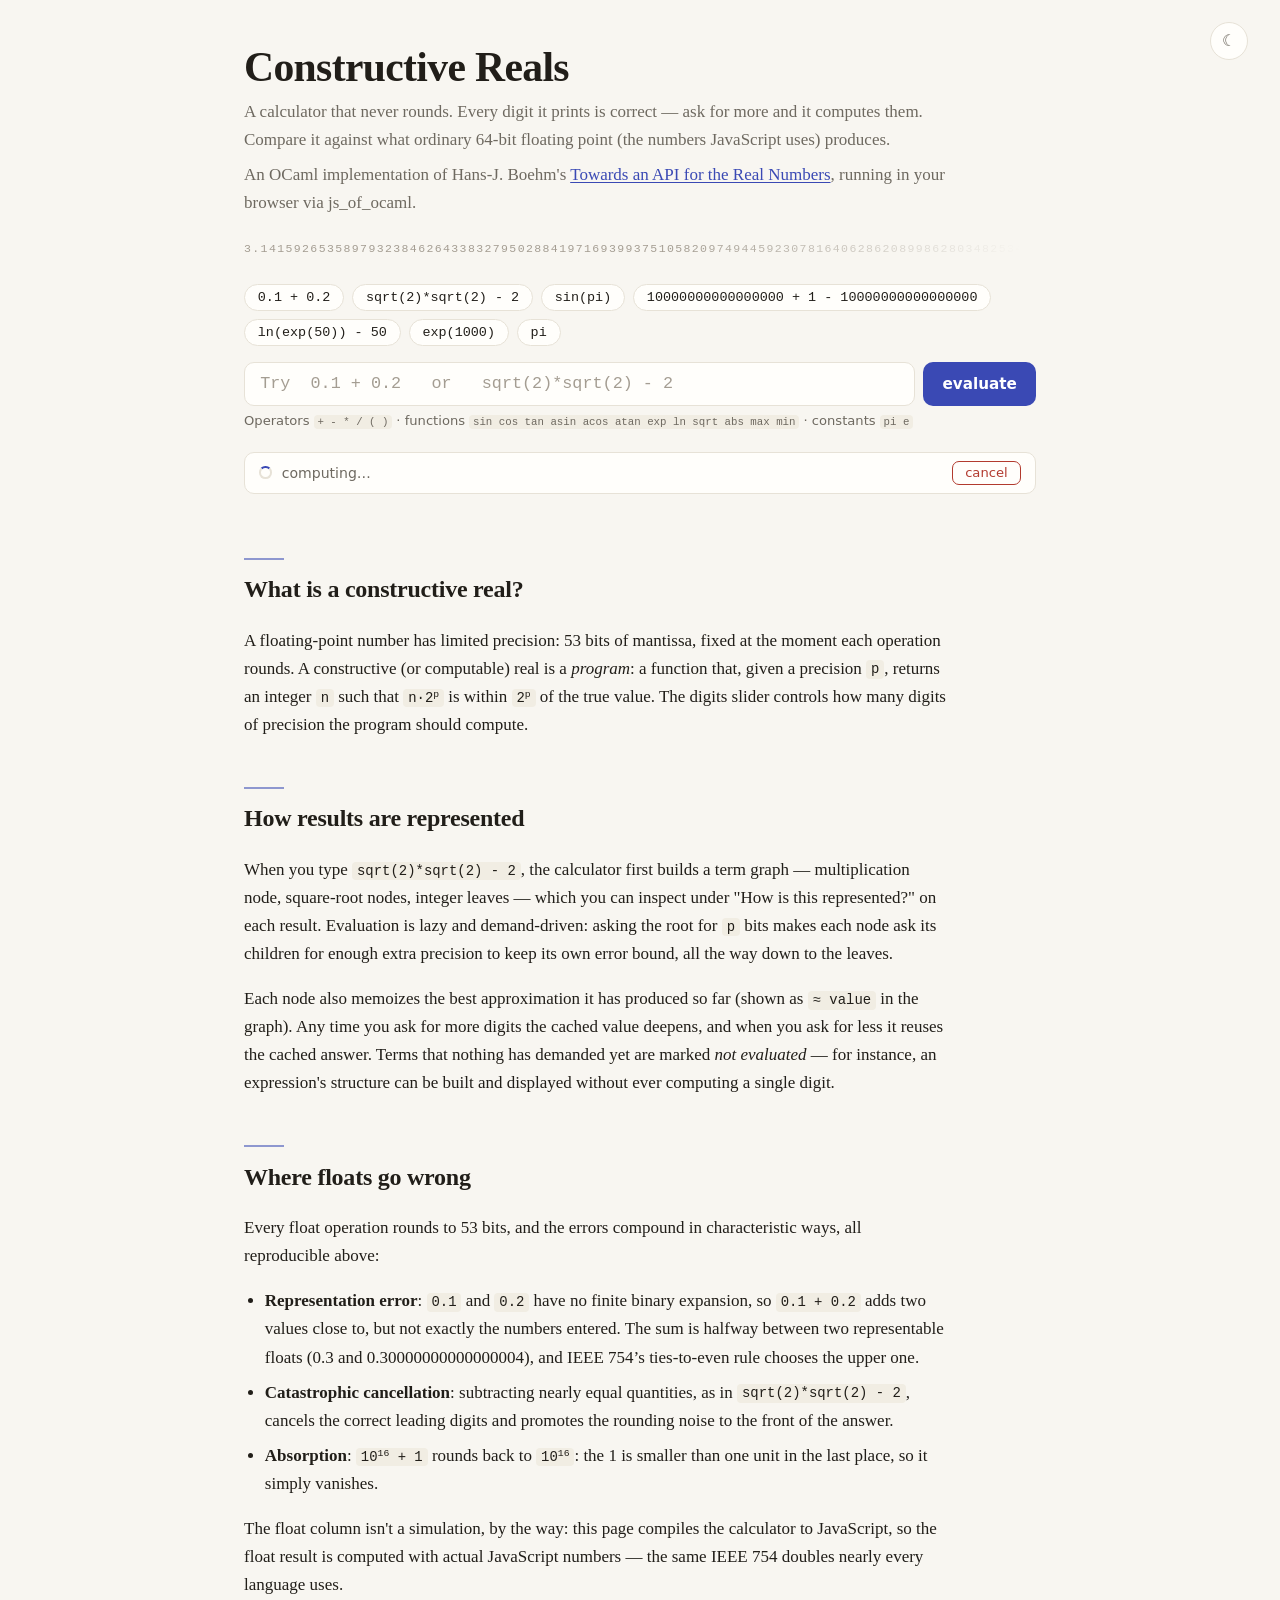
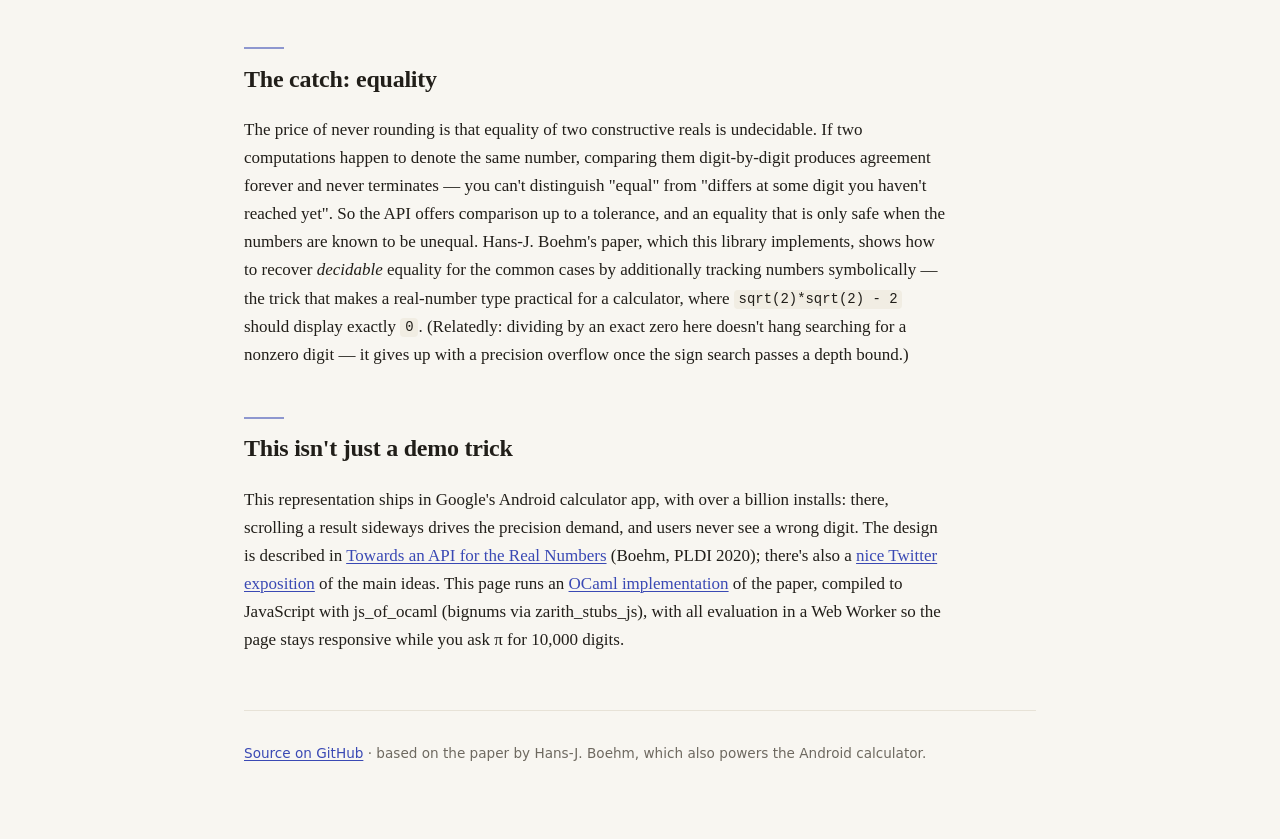
==== commit a7e3102d: "Dark / light mode selector and update copy." ====
--- a/web/index.html
+++ b/web/index.html
@@ -8,13 +8,33 @@
   <meta property="og:title" content="Constructive Reals — a calculator that never rounds">
   <meta property="og:description" content="Every digit is correct, and you can always ask for more. Compare constructive reals against 64-bit floating point, live in your browser.">
   <meta property="og:type" content="website">
-  <meta name="theme-color" content="#f8f6f1" media="(prefers-color-scheme: light)">
-  <meta name="theme-color" content="#191817" media="(prefers-color-scheme: dark)">
+  <meta property="og:url" content="https://joelburget.github.io/constructive-reals/">
+  <meta property="og:image" content="https://joelburget.github.io/constructive-reals/og-image.png">
+  <meta property="og:image:width" content="2400">
+  <meta property="og:image:height" content="1260">
+  <meta name="twitter:card" content="summary_large_image">
+  <meta id="theme-color" name="theme-color" content="#f8f6f1">
+  <script>
+    /* Apply a saved choice before the stylesheet loads, avoiding a flash of
+       the system theme. With no saved choice, CSS follows the OS setting. */
+    (() => {
+      let saved;
+      try { saved = localStorage.getItem('theme'); } catch (_) {}
+      if (saved === 'light' || saved === 'dark') {
+        document.documentElement.dataset.theme = saved;
+      }
+      const dark = saved === 'dark' ||
+        (!saved && matchMedia('(prefers-color-scheme: dark)').matches);
+      document.getElementById('theme-color').content = dark ? '#191817' : '#f8f6f1';
+    })();
+  </script>
   <link rel="icon" href="data:image/svg+xml,<svg xmlns='http://www.w3.org/2000/svg' viewBox='0 0 100 100'><text y='0.86em' font-size='88' font-family='Georgia,serif'>&#960;</text></svg>">
   <link rel="stylesheet" href="style.css">
 </head>
 <body>
   <header>
+    <button id="theme-toggle" class="theme-toggle" type="button"
+            aria-label="Switch to dark mode">☾</button>
     <h1>Constructive Reals</h1>
     <p class="tagline">
       A calculator that never rounds. Every digit it prints is correct — ask
@@ -51,22 +71,17 @@
     <section class="explain">
       <h2>What is a constructive real?</h2>
       <p>
-        A floating-point number is a snapshot: 53 bits of mantissa, fixed at
+        A floating-point number has limited precision: 53 bits of mantissa, fixed at
         the moment each operation rounds. A constructive (or computable) real
         is a <em>program</em>: a function that, given a precision
         <code>p</code>, returns an integer <code>n</code> such that
         <code>n·2<sup>p</sup></code> is within <code>2<sup>p</sup></code> of
-        the true value. The number itself is never rounded, because the number
-        itself is never "computed" — only approximations to it are, and you
-        can always ask for a better one. That's what the digits slider does:
-        every position re-queries the same number at higher precision, and
-        every digit shown is guaranteed correct.
+        the true value. The digits slider controls how many digits of precision the program should compute.
       </p>
 
       <h2>How results are represented</h2>
       <p>
-        When you type <code>sqrt(2)*sqrt(2) - 2</code>, no arithmetic happens
-        at first. The calculator builds a term graph — multiplication node,
+        When you type <code>sqrt(2)*sqrt(2) - 2</code>, the calculator first builds a term graph — multiplication node,
         square-root nodes, integer leaves — which you can inspect under
         "How is this represented?" on each result. Evaluation is lazy and
         demand-driven: asking the root for <code>p</code> bits makes each node
@@ -75,9 +90,7 @@
       </p>
       <p>
         Each node also memoizes the best approximation it has produced so far
-        (shown as <code>≈ value</code> in the graph; hover to see the raw
-        scaled integer). Ask for more digits and the caches deepen; ask for
-        fewer and the cached answer is reused instantly. Terms that nothing
+        (shown as <code>≈ value</code> in the graph). Any time you ask for more digits the cached value deepens, and when you ask for less it reuses the cached answer. Terms that nothing
         has demanded yet are marked <em>not evaluated</em> — for instance, an
         expression's structure can be built and displayed without ever
         computing a single digit.
@@ -89,14 +102,13 @@
         characteristic ways, all reproducible above:
       </p>
       <ul>
-        <li><strong>Representation error</strong> — <code>0.1</code> has no
-          finite binary expansion, so <code>0.1 + 0.2</code> starts from two
-          already-wrong inputs and the sum exposes it.</li>
-        <li><strong>Catastrophic cancellation</strong> — subtracting nearly
+        <li><strong>Representation error</strong>: <code>0.1</code> and <code>0.2</code> have no
+          finite binary expansion, so <code>0.1 + 0.2</code> adds two values close to, but not exactly the numbers entered. The sum is halfway between two representable floats (0.3 and 0.30000000000000004), and IEEE 754’s ties-to-even rule chooses the upper one.</li>
+        <li><strong>Catastrophic cancellation</strong>: subtracting nearly
           equal quantities, as in <code>sqrt(2)*sqrt(2) - 2</code>, cancels
           the correct leading digits and promotes the rounding noise to the
           front of the answer.</li>
-        <li><strong>Absorption</strong> — <code>10<sup>16</sup> + 1</code>
+        <li><strong>Absorption</strong>: <code>10<sup>16</sup> + 1</code>
           rounds back to <code>10<sup>16</sup></code>: the 1 is smaller than
           one unit in the last place, so it simply vanishes.</li>
       </ul>
--- a/web/style.css
+++ b/web/style.css
@@ -23,11 +23,32 @@
   --serif: "Iowan Old Style", "Palatino Linotype", "Book Antiqua", Georgia, serif;
   --sans: system-ui, -apple-system, "Segoe UI", sans-serif;
   --mono: ui-monospace, "SF Mono", Menlo, Consolas, monospace;
-  color-scheme: light dark;
+  color-scheme: light;
+}
+
+:root[data-theme="dark"] {
+  --bg: #191817;
+  --fg: #e9e6df;
+  --muted: #a29b8f;
+  --faint: #6f695f;
+  --card-bg: #201f1d;
+  --card-border: #35332f;
+  --card-shadow: 0 1px 2px rgba(0, 0, 0, 0.35), 0 10px 28px -18px rgba(0, 0, 0, 0.6);
+  --accent: #9aa5f5;
+  --accent-fg: #14131c;
+  --good: #55c082;
+  --good-bg: rgba(85, 192, 130, 0.08);
+  --good-border: rgba(85, 192, 130, 0.28);
+  --bad: #e77362;
+  --bad-bg: rgba(231, 115, 98, 0.12);
+  --unknown: #767066;
+  --code-bg: #282723;
+  --selection: rgba(154, 165, 245, 0.28);
+  color-scheme: dark;
 }
 
 @media (prefers-color-scheme: dark) {
-  :root {
+  :root:not([data-theme="light"]) {
     --bg: #191817;
     --fg: #e9e6df;
     --muted: #a29b8f;
@@ -45,6 +66,7 @@
     --unknown: #767066;
     --code-bg: #282723;
     --selection: rgba(154, 165, 245, 0.28);
+    color-scheme: dark;
   }
 }
 
@@ -79,8 +101,38 @@
 }
 
 /* --- header --- */
+header { position: relative; }
+
+.theme-toggle {
+  position: absolute;
+  top: -1.35rem;
+  /* Stay aligned with the viewport edge on wide screens, like the reference
+     page, while falling back to the content edge on narrow screens. */
+  right: min(0rem, calc(50% - 50vw + 2rem));
+  display: grid;
+  place-items: center;
+  width: 2.35rem;
+  height: 2.35rem;
+  padding: 0;
+  border: 1px solid var(--card-border);
+  border-radius: 999px;
+  background: var(--card-bg);
+  color: var(--muted);
+  font: 1rem/1 var(--sans);
+  cursor: pointer;
+  transition: color 0.15s, border-color 0.15s, background-color 0.15s,
+              transform 0.15s;
+}
+.theme-toggle:hover {
+  color: var(--fg);
+  border-color: var(--muted);
+  transform: rotate(12deg);
+}
+.theme-toggle:active { transform: rotate(12deg) scale(0.94); }
+
 h1 {
   margin: 0 0 0.35rem;
+  padding-right: 3rem;
   font-size: 2.6rem;
   font-weight: 600;
   letter-spacing: -0.015em;
@@ -365,5 +417,5 @@
 
 @media (prefers-reduced-motion: reduce) {
   .card { animation: none; }
-  .chip, #expr, #repl-form button { transition: none; }
-}
+  .chip, #expr, #repl-form button, .theme-toggle { transition: none; }
+}
